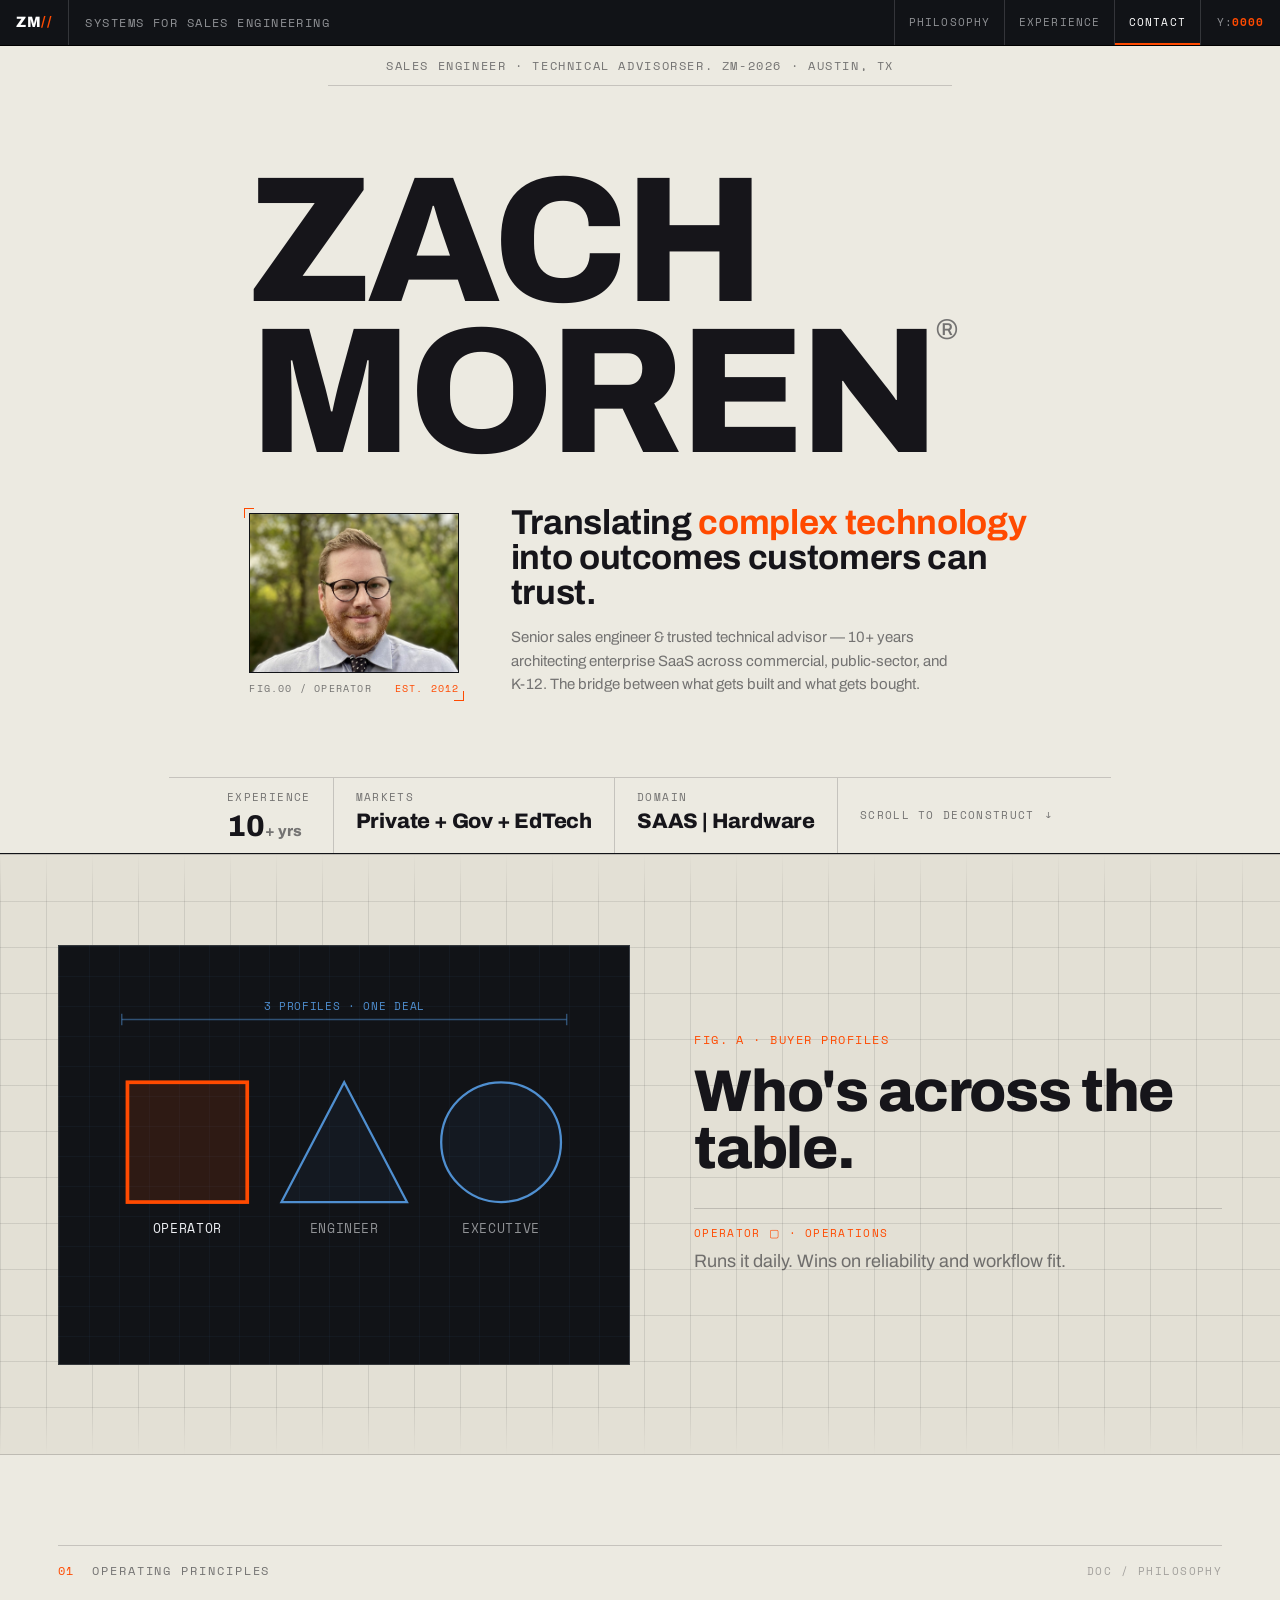
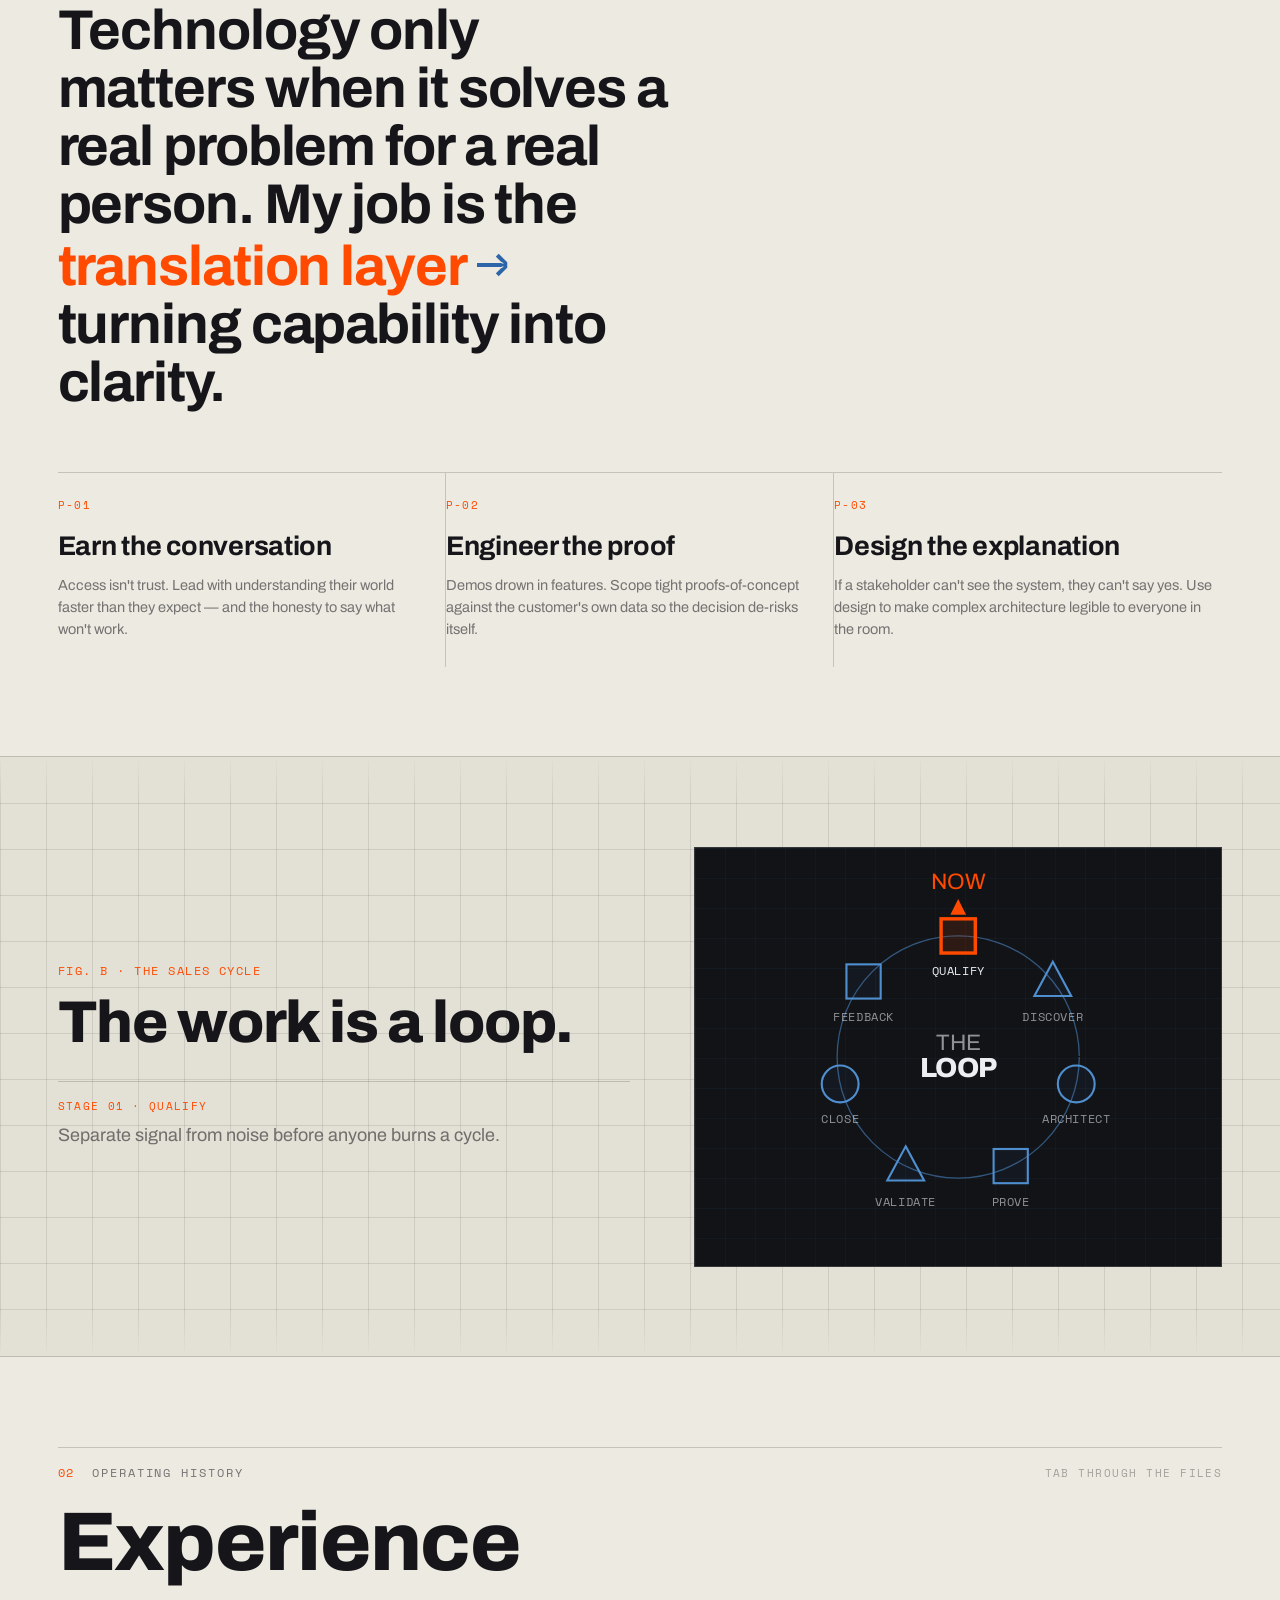
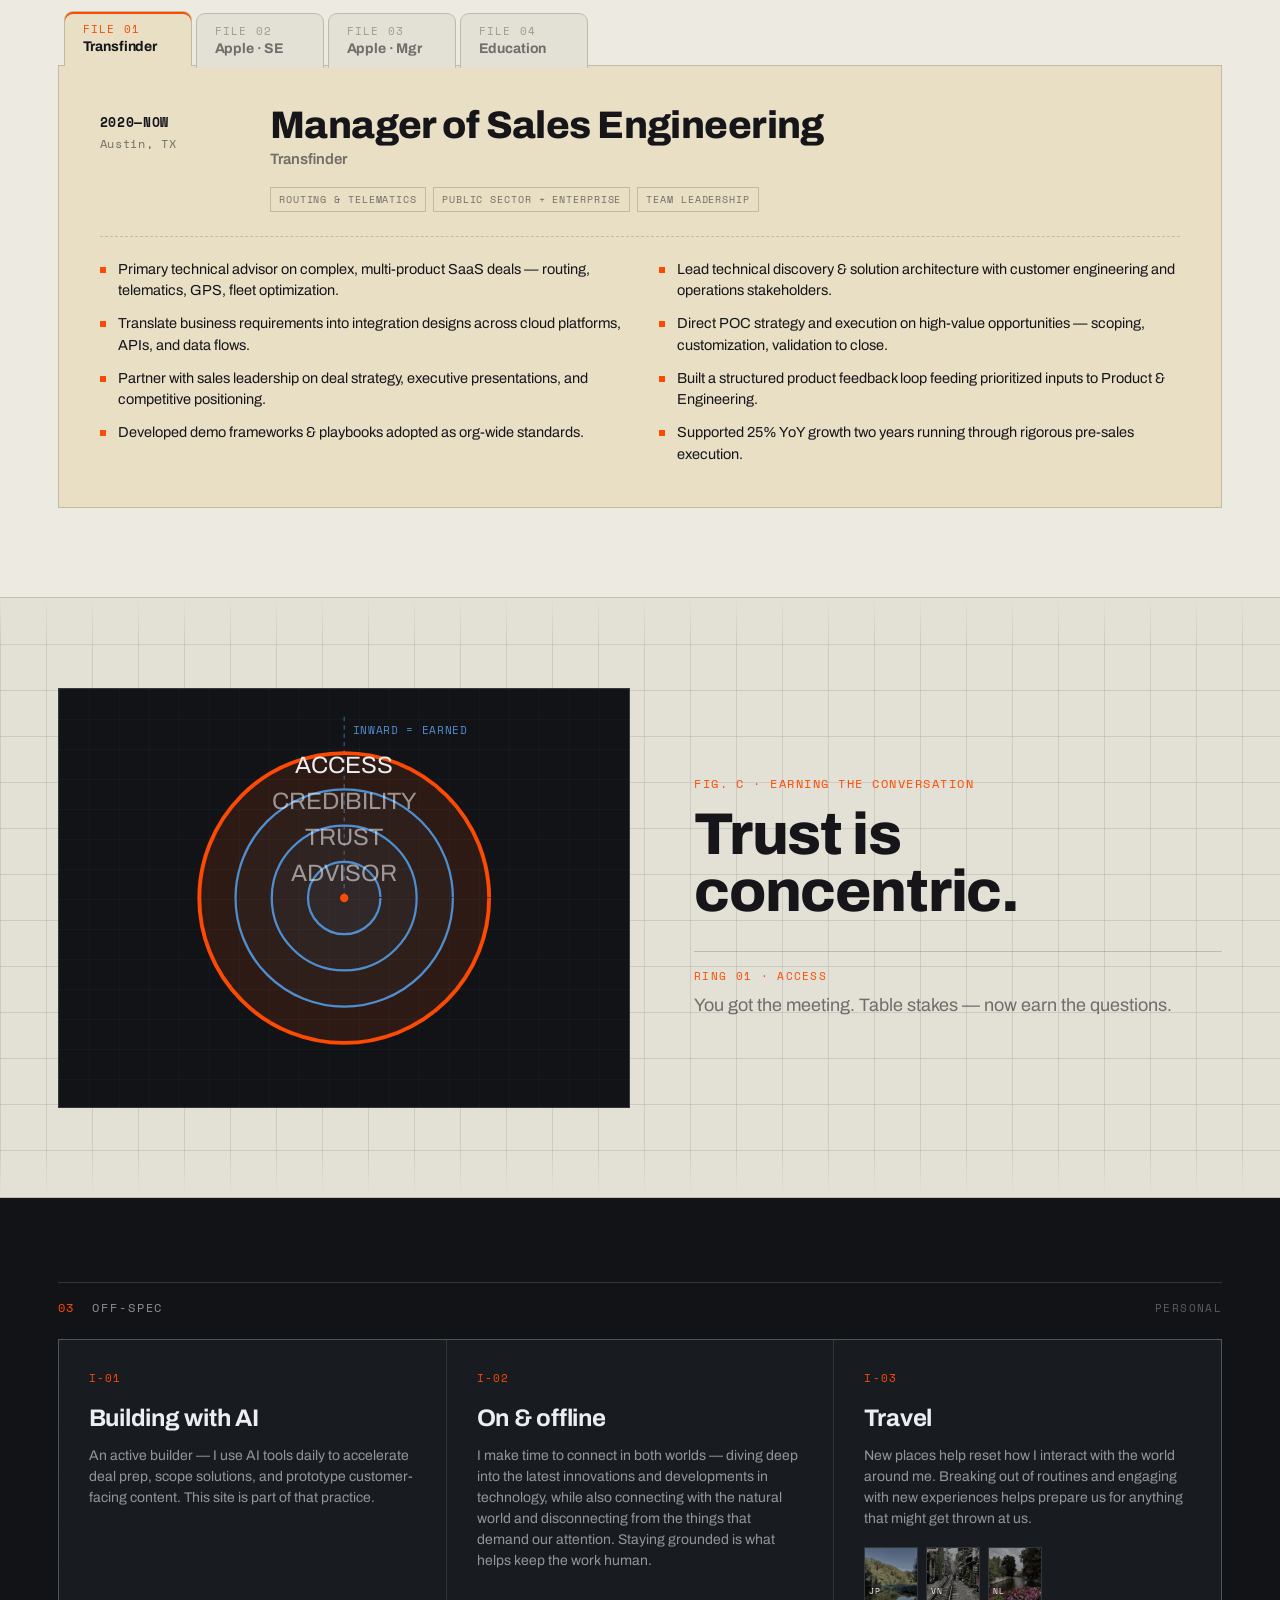
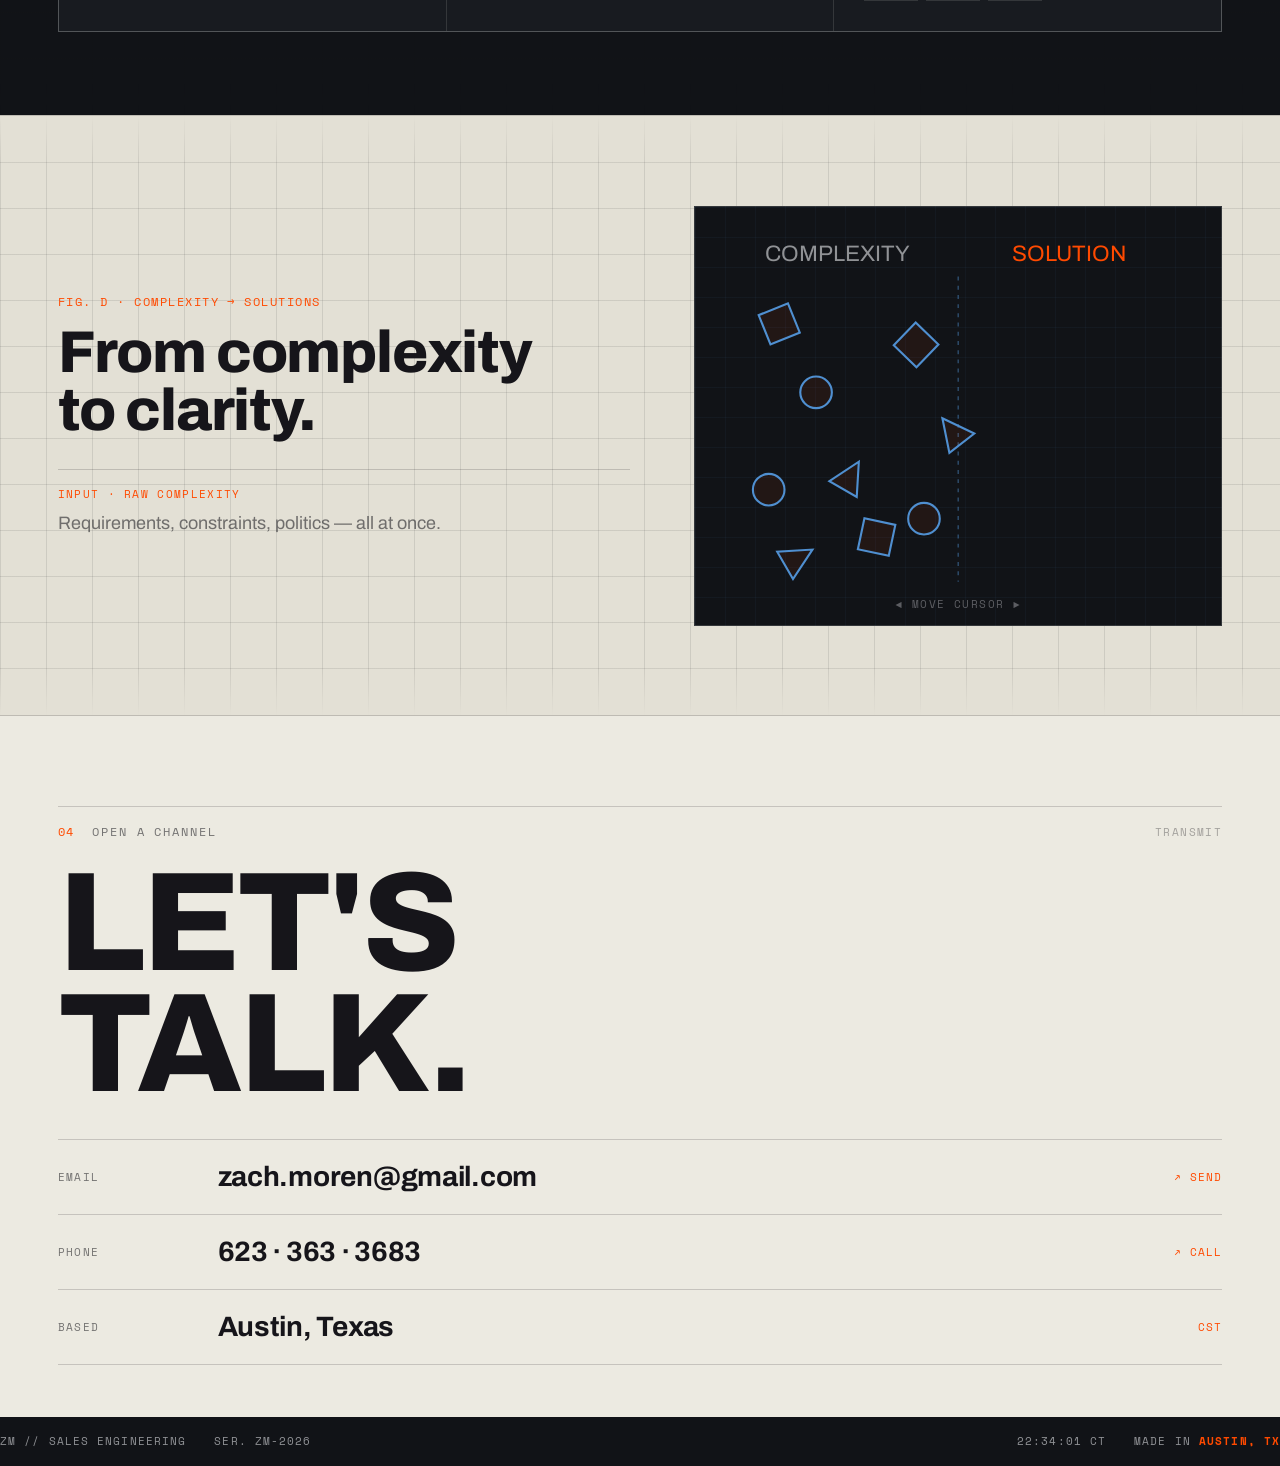
==== index.html @ 4b1fce10 "Add portfolio site" ====
<!DOCTYPE html>
<html lang="en">
<head>
<meta charset="UTF-8" />
<meta name="viewport" content="width=device-width, initial-scale=1.0" />
<title>Zach Moren — Sales Engineer</title>
<link rel="preconnect" href="https://fonts.googleapis.com" />
<link rel="preconnect" href="https://fonts.gstatic.com" crossorigin />
<link href="https://fonts.googleapis.com/css2?family=Archivo:wght@400;500;600;700;800;900&family=Archivo+Expanded:wght@600;700;800;900&family=Space+Mono:wght@400;700&display=swap" rel="stylesheet" />
<link rel="stylesheet" href="styles.css" />
</head>
<body>

<!-- ============ TOP STATUS BAR ============ -->
<header class="topbar">
  <div class="seg"><span class="brand">ZM<b>//</b></span></div>
  <div class="divider"></div>
  <div class="seg tagline mono" style="color:var(--on-ink-mut)">SYSTEMS FOR SALES ENGINEERING</div>
  <nav>
    <a href="#philosophy">Philosophy</a>
    <a href="#experience">Experience</a>
    <a href="#contact">Contact</a>
  </nav>
  <div class="divider"></div>
  <div class="seg readout"><span id="coord">Y:<b>0000</b></span></div>
</header>
<div class="scan"></div>

<!-- ============ HERO ============ -->
<section class="hero" id="top" data-screen-label="Hero">
  <div class="wrap hero-top">
    <div class="cell">SALES ENGINEER · TECHNICAL ADVISOR</div>
    <div class="cell">SER. ZM-2026 · AUSTIN, TX</div>
  </div>

  <div class="wrap hero-body">
    <h1 class="hero-name">ZACH<br />MOREN<span class="reg">®</span></h1>
    <div class="hero-sub">
      <div class="hero-portrait">
        <span class="pcorner tl"></span><span class="pcorner br"></span>
        <image-slot id="zm-portrait" shape="rect" src="images/zach.jpg" placeholder="Drop your photo"></image-slot>
        <div class="plabel"><span>FIG.00 / OPERATOR</span><b>EST. 2012</b></div>
      </div>
      <div class="hero-rolewrap">
        <div class="hero-role">Translating <span class="or">complex technology</span> into outcomes customers can trust.</div>
        <p class="hero-blurb">Senior sales engineer &amp; trusted technical advisor — 10+ years architecting enterprise SaaS across commercial, public-sector, and K-12. The bridge between what gets built and what gets bought.</p>
      </div>
    </div>
  </div>

  <div class="wrap hero-foot">
    <div class="stat"><div class="k">Experience</div><div class="v">10<small>+ yrs</small></div></div>
    <div class="stat"><div class="k">Markets</div><div class="v txt">Private + Gov + EdTech</div></div>
    <div class="stat"><div class="k">Domain</div><div class="v txt">SAAS | Hardware</div></div>
    <div class="scroll-cue"><span>SCROLL TO DECONSTRUCT</span><span class="arrow">↓</span></div>
  </div>
</section>

<!-- ============ DIAGRAM · BUYER PROFILES ============ -->
<section class="diaband" id="d-buyers" data-screen-label="Buyer Profiles">
  <div class="grid-bg"></div>
  <div class="wrap diaband-inner">
    <div class="diaband-stage">
      <div class="dia-stage" id="stage-buyers"><span class="corner tl"></span><span class="corner tr"></span><span class="corner bl"></span><span class="corner br"></span><span class="stamp">FIG. A</span></div>
    </div>
    <div class="diaband-text">
      <div class="fig">FIG. A · BUYER PROFILES</div>
      <h3>Who's across the table.</h3>
      <div class="dia-readout" id="ro-buyers"><div class="ro-k">—</div><div class="ro-d">—</div></div>
    </div>
  </div>
</section>

<!-- ============ PHILOSOPHY ============ -->
<section class="philo" id="philosophy" data-screen-label="Philosophy">
  <div class="wrap">
    <div class="sec-head"><span class="idx">01</span><span class="lbl">Operating Principles</span><span class="spacer"></span><span class="mono-sm" style="color:var(--on-paper-faint)">DOC / PHILOSOPHY</span></div>
    <p class="philo-lead rise">Technology only matters when it solves a real problem for a real person. My job is the <span class="or">translation layer</span> <span class="arr">→</span> turning capability into clarity.</p>
    <div class="philo-grid">
      <div class="philo-cell rise"><div class="n">P-01</div><h3>Earn the conversation</h3><p>Access isn't trust. Lead with understanding their world faster than they expect — and the honesty to say what won't work.</p></div>
      <div class="philo-cell rise d1"><div class="n">P-02</div><h3>Engineer the proof</h3><p>Demos drown in features. Scope tight proofs-of-concept against the customer's own data so the decision de-risks itself.</p></div>
      <div class="philo-cell rise d2"><div class="n">P-03</div><h3>Design the explanation</h3><p>If a stakeholder can't see the system, they can't say yes. Use design to make complex architecture legible to everyone in the room.</p></div>
    </div>
  </div>
</section>

<!-- ============ DIAGRAM · THE SALES CYCLE ============ -->
<section class="diaband flip" id="d-cycle" data-screen-label="Sales Cycle">
  <div class="grid-bg"></div>
  <div class="wrap diaband-inner">
    <div class="diaband-stage">
      <div class="dia-stage" id="stage-cycle"><span class="corner tl"></span><span class="corner tr"></span><span class="corner bl"></span><span class="corner br"></span><span class="stamp">FIG. B</span></div>
    </div>
    <div class="diaband-text">
      <div class="fig">FIG. B · THE SALES CYCLE</div>
      <h3>The work is a loop.</h3>
      <div class="dia-readout" id="ro-cycle"><div class="ro-k">—</div><div class="ro-d">—</div></div>
    </div>
  </div>
</section>

<!-- ============ EXPERIENCE — FILING CABINET (TABS) ============ -->
<section class="exp" id="experience" data-screen-label="Experience">
  <div class="wrap">
    <div class="sec-head"><span class="idx">02</span><span class="lbl">Operating History</span><span class="spacer"></span><span class="mono-sm" style="color:var(--on-paper-faint)">TAB THROUGH THE FILES</span></div>
    <h2 class="sec-title">Experience</h2>

    <div class="cabinet">
      <div class="tabrow" role="tablist">
        <button class="ftab active" type="button" role="tab" data-i="0"><span class="fnum">FILE 01</span><span class="fco">Transfinder</span></button>
        <button class="ftab" type="button" role="tab" data-i="1"><span class="fnum">FILE 02</span><span class="fco">Apple · SE</span></button>
        <button class="ftab" type="button" role="tab" data-i="2"><span class="fnum">FILE 03</span><span class="fco">Apple · Mgr</span></button>
        <button class="ftab" type="button" role="tab" data-i="3"><span class="fnum">FILE 04</span><span class="fco">Education</span></button>
      </div>

      <div class="filebody">
        <div class="filepanel active">
          <div class="fp-head">
            <div class="fp-yr"><b>2020—NOW</b>Austin, TX</div>
            <div class="fp-id">
              <h3>Manager of Sales Engineering</h3>
              <div class="co">Transfinder</div>
              <div class="fp-meta"><span class="pill">Routing &amp; Telematics</span><span class="pill">Public Sector + Enterprise</span><span class="pill">Team Leadership</span></div>
            </div>
          </div>
          <ul class="fp-list">
            <li>Primary technical advisor on complex, multi-product SaaS deals — routing, telematics, GPS, fleet optimization.</li>
            <li>Lead technical discovery &amp; solution architecture with customer engineering and operations stakeholders.</li>
            <li>Translate business requirements into integration designs across cloud platforms, APIs, and data flows.</li>
            <li>Direct POC strategy and execution on high-value opportunities — scoping, customization, validation to close.</li>
            <li>Partner with sales leadership on deal strategy, executive presentations, and competitive positioning.</li>
            <li>Built a structured product feedback loop feeding prioritized inputs to Product &amp; Engineering.</li>
            <li>Developed demo frameworks &amp; playbooks adopted as org-wide standards.</li>
            <li>Supported 25% YoY growth two years running through rigorous pre-sales execution.</li>
          </ul>
        </div>

        <div class="filepanel">
          <div class="fp-head">
            <div class="fp-yr"><b>2015—2020</b>Austin, TX</div>
            <div class="fp-id">
              <h3>Solutions Engineer</h3>
              <div class="co">Apple Inc.</div>
              <div class="fp-meta"><span class="pill">Enterprise &amp; Business</span><span class="pill">Hardware + Software</span><span class="pill">Technical Training</span></div>
            </div>
          </div>
          <ul class="fp-list">
            <li>Technical consultant and solutions engineer supporting enterprise and business customers.</li>
            <li>Translated complex hardware, software, and platform capabilities into clear business value.</li>
            <li>Designed and delivered technical training programs, self-guided content, and recorded video modules.</li>
            <li>Maintained HTML-based knowledge resources and design standards for scalable delivery.</li>
            <li>Collaborated cross-functionally with Engineering and Product to ensure accuracy and alignment.</li>
          </ul>
        </div>

        <div class="filepanel">
          <div class="fp-head">
            <div class="fp-yr"><b>2012—2015</b>Austin, TX</div>
            <div class="fp-id">
              <h3>Assistant Business Sales Manager</h3>
              <div class="co">Apple Inc.</div>
              <div class="fp-meta"><span class="pill">Sales Enablement</span><span class="pill">Coaching</span><span class="pill">Storytelling</span></div>
            </div>
          </div>
          <ul class="fp-list">
            <li>Coached on-site and remote sales teams on technical sales execution and discovery best practices.</li>
            <li>Delivered group training on solution selling, customer engagement, and storytelling.</li>
            <li>Implemented new sales techniques that increased engagement and improved satisfaction scores.</li>
          </ul>
        </div>

        <div class="filepanel">
          <div class="fp-head">
            <div class="fp-yr"><b>B.A.</b>Tempe, AZ</div>
            <div class="fp-id">
              <h3>Bachelor of Arts, English</h3>
              <div class="co">Arizona State University</div>
              <div class="fp-meta"><span class="pill">Narrative</span><span class="pill">The original translation layer</span></div>
            </div>
          </div>
          <ul class="fp-list">
            <li>A communications foundation underwriting a career spent making technical complexity legible to non-technical audiences.</li>
          </ul>
        </div>
      </div>
    </div>
  </div>
</section>

<!-- ============ DIAGRAM · EARNING THE CONVERSATION ============ -->
<section class="diaband" id="d-trust" data-screen-label="Earning the Conversation">
  <div class="grid-bg"></div>
  <div class="wrap diaband-inner">
    <div class="diaband-stage">
      <div class="dia-stage" id="stage-trust"><span class="corner tl"></span><span class="corner tr"></span><span class="corner bl"></span><span class="corner br"></span><span class="stamp">FIG. C</span></div>
    </div>
    <div class="diaband-text">
      <div class="fig">FIG. C · EARNING THE CONVERSATION</div>
      <h3>Trust is concentric.</h3>
      <div class="dia-readout" id="ro-trust"><div class="ro-k">—</div><div class="ro-d">—</div></div>
    </div>
  </div>
</section>

<!-- ============ INTERESTS ============ -->
<section class="off" id="interests" data-screen-label="Interests">
  <div class="grid-bg"></div>
  <div class="wrap" style="position:relative">
    <div class="sec-head"><span class="idx">03</span><span class="lbl">Off-Spec</span><span class="spacer"></span><span class="mono-sm" style="color:var(--on-ink-faint)">PERSONAL</span></div>
    <div class="off-grid">
      <div class="off-cell">
        <div class="oi">I-01</div><h3>Building with AI</h3>
        <p>An active builder — I use AI tools daily to accelerate deal prep, scope solutions, and prototype customer-facing content. This site is part of that practice.</p>
      </div>
      <div class="off-cell">
        <div class="oi">I-02</div><h3>On &amp; offline</h3>
        <p>I make time to connect in both worlds — diving deep into the latest innovations and developments in technology, while also connecting with the natural world and disconnecting from the things that demand our attention. Staying grounded is what helps keep the work human.</p>
      </div>
      <div class="off-cell">
        <div class="oi">I-03</div><h3>Travel</h3>
        <p>New places help reset how I interact with the world around me. Breaking out of routines and engaging with new experiences helps prepare us for anything that might get thrown at us.</p>
        <div class="travel-thumbs">
          <button class="tthumb" type="button" data-full="images/japan.jpg" data-cap="JP · Japan" aria-label="Expand Japan photo"><img src="images/japan.jpg" alt="Japan" loading="lazy" /><span class="tcode">JP</span></button>
          <button class="tthumb" type="button" data-full="images/vietnam.jpg" data-cap="VN · Vietnam" aria-label="Expand Vietnam photo"><img src="images/vietnam.jpg" alt="Vietnam" loading="lazy" /><span class="tcode">VN</span></button>
          <button class="tthumb" type="button" data-full="images/amsterdam.jpg" data-cap="NL · Amsterdam" aria-label="Expand Amsterdam photo"><img src="images/amsterdam.jpg" alt="Amsterdam" loading="lazy" /><span class="tcode">NL</span></button>
        </div>
      </div>
    </div>
  </div>
</section>

<!-- ============ DIAGRAM · COMPLEXITY → SOLUTIONS ============ -->
<section class="diaband flip" id="d-translate" data-screen-label="Complexity to Solutions">
  <div class="grid-bg"></div>
  <div class="wrap diaband-inner">
    <div class="diaband-stage">
      <div class="dia-stage" id="stage-translate"><span class="corner tl"></span><span class="corner tr"></span><span class="corner bl"></span><span class="corner br"></span><span class="stamp">FIG. D</span></div>
    </div>
    <div class="diaband-text">
      <div class="fig">FIG. D · COMPLEXITY → SOLUTIONS</div>
      <h3>From complexity to clarity.</h3>
      <div class="dia-readout" id="ro-translate"><div class="ro-k">—</div><div class="ro-d">—</div></div>
    </div>
  </div>
</section>

<!-- ============ CONTACT ============ -->
<section class="contact" id="contact" data-screen-label="Contact">
  <div class="wrap">
    <div class="sec-head"><span class="idx">04</span><span class="lbl">Open a Channel</span><span class="spacer"></span><span class="mono-sm" style="color:var(--on-paper-faint)">TRANSMIT</span></div>
    <h2 class="contact-title">LET'S<br />TALK.</h2>
    <div class="contact-lines">
      <a class="cline" href="mailto:zach.moren@gmail.com"><span class="ck">Email</span><span class="cv">zach.moren@gmail.com</span><span class="cx">↗ SEND</span></a>
      <a class="cline" href="tel:+16233633683"><span class="ck">Phone</span><span class="cv">623 · 363 · 3683</span><span class="cx">↗ CALL</span></a>
      <div class="cline"><span class="ck">Based</span><span class="cv">Austin, Texas</span><span class="cx">CST</span></div>
    </div>
  </div>
  <div class="footer-bar">
    <div class="wrap fb">
      <span>ZM // SALES ENGINEERING</span>
      <span>SER. ZM-2026</span>
      <span class="sp" id="clock">00:00:00 CT</span>
      <span>MADE IN <b>AUSTIN, TX</b></span>
    </div>
  </div>
</section>

<div class="lightbox" id="lightbox" aria-hidden="true">
  <span class="lb-close">CLOSE ✕</span>
  <img alt="" />
  <div class="lb-cap"></div>
</div>

<script src="image-slot.js"></script>
<script src="diagrams.js"></script>
<script src="app.js"></script>
</body>
</html>
---- styles.css ----
/* ============================================================
   ZM // SYSTEMS FOR SALES ENGINEERING
   Blueprint / Industrial spec-sheet design system (condensed)
   ============================================================ */

:root {
  --paper: #ECEAE1;
  --paper-2: #E3E0D5;
  --manila: #E8DFC4;
  --ink: #111317;
  --ink-2: #181B20;

  --on-paper: #16151A;
  --on-paper-mut: rgba(22, 21, 26, 0.56);
  --on-paper-faint: rgba(22, 21, 26, 0.34);
  --on-ink: #ECEEF2;
  --on-ink-mut: rgba(236, 238, 242, 0.58);
  --on-ink-faint: rgba(236, 238, 242, 0.34);

  --orange: #FF4A00;
  --blue: #4F8FD0;
  --blue-deep: #2C66A8;

  --rule-paper: rgba(22, 21, 26, 0.18);
  --rule-paper-soft: rgba(22, 21, 26, 0.1);
  --rule-ink: rgba(236, 238, 242, 0.16);

  --display: 'Archivo Expanded', 'Archivo', 'Helvetica Neue', Arial, sans-serif;
  --grotesk: 'Archivo', 'Helvetica Neue', Arial, sans-serif;
  --mono: 'Space Mono', ui-monospace, 'Courier New', monospace;

  --bar-h: 46px;
  --gut: clamp(20px, 4.5vw, 64px);
  --maxw: 1340px;
}

* { box-sizing: border-box; }
html { scroll-behavior: smooth; }
body {
  margin: 0; background: var(--paper); color: var(--on-paper);
  font-family: var(--grotesk); font-size: 17px; line-height: 1.5;
  -webkit-font-smoothing: antialiased; text-rendering: optimizeLegibility;
  overflow-x: hidden;
}
::selection { background: var(--orange); color: #fff; }
a { color: inherit; text-decoration: none; }

.mono { font-family: var(--mono); font-size: 12px; letter-spacing: 0.12em; text-transform: uppercase; }
.mono-sm { font-family: var(--mono); font-size: 10.5px; letter-spacing: 0.14em; text-transform: uppercase; }

.wrap { max-width: var(--maxw); margin: 0 auto; padding-inline: var(--gut); }
section { position: relative; }

/* ============ TOP STATUS BAR ============ */
.topbar {
  position: fixed; top: 0; left: 0; right: 0; height: var(--bar-h); z-index: 100;
  background: var(--ink); color: var(--on-ink);
  display: flex; align-items: stretch; border-bottom: 1px solid #000;
}
.topbar .seg { display: flex; align-items: center; gap: 10px; padding: 0 16px; white-space: nowrap; }
.topbar .brand { font-family: var(--display); font-weight: 800; letter-spacing: 0.04em; font-size: 15px; color: #fff; }
.topbar .brand b { color: var(--orange); }
.topbar .divider { width: 1px; background: var(--rule-ink); }
.topbar nav { display: flex; align-items: stretch; margin-left: auto; }
.topbar nav a {
  position: relative; display: flex; align-items: center; padding: 0 14px;
  font-family: var(--mono); font-size: 11px; letter-spacing: 0.1em; text-transform: uppercase;
  color: var(--on-ink-mut); border-left: 1px solid var(--rule-ink); transition: color .18s;
}
.topbar nav a:hover, .topbar nav a.active { color: #fff; }
.topbar nav a.active::before { content: ""; position: absolute; bottom: 0; left: 0; right: 0; height: 2px; background: var(--orange); }
.topbar .readout { font-family: var(--mono); font-size: 11px; letter-spacing: 0.08em; color: var(--on-ink-mut); }
.topbar .readout b { color: var(--orange); }
.scan { position: fixed; top: var(--bar-h); left: 0; height: 2px; background: var(--orange); z-index: 101; width: 0; }
@media (max-width: 900px) { .topbar nav { display: none; } .topbar .seg.tagline { display: none; } }

/* ============ SECTION CHROME ============ */
.sec-head {
  display: flex; align-items: baseline; gap: 18px; padding-top: 16px; margin-bottom: 22px;
  border-top: 1px solid var(--rule-paper);
}
.sec-head .idx { font-family: var(--mono); font-size: 12px; letter-spacing: 0.1em; color: var(--orange); }
.sec-head .lbl { font-family: var(--mono); font-size: 12px; letter-spacing: 0.16em; text-transform: uppercase; color: var(--on-paper-mut); }
.sec-head .spacer { flex: 1; }
.sec-title { font-family: var(--display); font-weight: 800; letter-spacing: -0.02em; line-height: 0.92; font-size: clamp(36px, 6.5vw, 84px); margin: 0; }

.grid-bg {
  position: absolute; inset: 0; pointer-events: none;
  background-image: linear-gradient(var(--rule-paper-soft) 1px, transparent 1px), linear-gradient(90deg, var(--rule-paper-soft) 1px, transparent 1px);
  background-size: 46px 46px;
  mask-image: linear-gradient(180deg, transparent, #000 8%, #000 92%, transparent);
}

/* ============ HERO ============ */
.hero {
  min-height: calc(100vh - var(--bar-h)); padding-top: var(--bar-h);
  display: flex; flex-direction: column; background: var(--paper);
  border-bottom: 1px solid var(--ink); overflow: hidden;
}
.hero-top { display: flex; align-items: stretch; border-bottom: 1px solid var(--rule-paper); font-family: var(--mono); position: relative; z-index: 2; }
.hero-top .cell { padding: 11px 0; font-size: 11.5px; letter-spacing: 0.14em; text-transform: uppercase; color: var(--on-paper-mut); }
.hero-top .cell + .cell { margin-left: auto; }

.hero-body { flex: 1; display: flex; flex-direction: column; justify-content: center; position: relative; z-index: 2; padding-block: clamp(24px, 5vh, 60px); }
.hero-name { font-family: var(--display); font-weight: 800; letter-spacing: -0.025em; line-height: 0.84; font-size: clamp(54px, 14vw, 220px); margin: 0; }
.hero-name .reg { font-size: 0.16em; vertical-align: top; font-family: var(--grotesk); font-weight: 600; color: var(--on-paper-mut); }

.hero-sub { display: grid; grid-template-columns: auto 1fr; gap: clamp(22px, 4vw, 56px); align-items: end; margin-top: clamp(22px, 4vh, 46px); }
.hero-portrait { position: relative; width: clamp(140px, 17vw, 210px); }
.hero-portrait image-slot { display: block; width: 100%; aspect-ratio: 4 / 5; border: 1px solid var(--ink); background: var(--paper-2); }
.hero-portrait .pcorner { position: absolute; width: 10px; height: 10px; border: 1.5px solid var(--orange); }
.hero-portrait .pcorner.tl { top: -5px; left: -5px; border-right: 0; border-bottom: 0; }
.hero-portrait .pcorner.br { bottom: -5px; right: -5px; border-left: 0; border-top: 0; }
.hero-portrait .plabel { font-family: var(--mono); font-size: 10px; letter-spacing: 0.12em; text-transform: uppercase; color: var(--on-paper-mut); margin-top: 8px; display: flex; justify-content: space-between; }
.hero-portrait .plabel b { color: var(--orange); font-weight: 400; }

.hero-rolewrap { max-width: 52ch; }
.hero-role { font-family: var(--display); font-weight: 700; font-size: clamp(19px, 2.7vw, 36px); letter-spacing: -0.01em; line-height: 1.02; }
.hero-role .or { color: var(--orange); }
.hero-blurb { max-width: 50ch; color: var(--on-paper-mut); font-size: 15px; line-height: 1.55; margin: 16px 0 0; }

.hero-foot { display: flex; align-items: stretch; flex-wrap: wrap; border-top: 1px solid var(--rule-paper); position: relative; z-index: 2; }
.hero-foot .stat { padding: 12px 22px 12px 0; border-right: 1px solid var(--rule-paper); margin-right: 22px; }
.hero-foot .stat:last-of-type { border-right: 0; }
.hero-foot .stat .k { font-family: var(--mono); font-size: 10.5px; letter-spacing: 0.13em; text-transform: uppercase; color: var(--on-paper-mut); }
.hero-foot .stat .v { font-family: var(--display); font-weight: 800; font-size: clamp(20px, 2.6vw, 30px); line-height: 1; margin-top: 5px; }
.hero-foot .stat .v small { font-size: 0.5em; font-family: var(--grotesk); color: var(--on-paper-mut); }
.hero-foot .stat .v.txt { font-family: var(--display); font-weight: 800; font-size: clamp(15px, 1.7vw, 21px); letter-spacing: -0.01em; }
.scroll-cue { margin-left: auto; align-self: center; display: flex; align-items: center; gap: 10px; font-family: var(--mono); font-size: 11px; letter-spacing: 0.12em; text-transform: uppercase; color: var(--on-paper-mut); }
.scroll-cue .arrow { animation: bob 1.6s ease-in-out infinite; }
@keyframes bob { 0%,100%{ transform: translateY(0);} 50%{ transform: translateY(4px);} }
@media (max-width: 640px) {
  .hero-sub { grid-template-columns: 1fr; }
  .hero-portrait { width: clamp(130px, 40vw, 180px); }
}

/* ============ PHILOSOPHY ============ */
.philo { padding: clamp(48px, 7vw, 92px) 0; background: var(--paper); }
.philo-lead { font-family: var(--display); font-weight: 700; letter-spacing: -0.02em; line-height: 1.04; font-size: clamp(26px, 4.4vw, 56px); max-width: 19ch; margin: 6px 0 0; }
.philo-lead .or { color: var(--orange); }
.philo-lead .arr { color: var(--blue-deep); font-family: var(--mono); font-weight: 400; }
.philo-grid { margin-top: clamp(32px, 5vw, 60px); display: grid; grid-template-columns: repeat(3, 1fr); border-top: 1px solid var(--rule-paper); }
.philo-cell { padding: 24px 24px 26px 0; border-right: 1px solid var(--rule-paper); }
.philo-cell:last-child { border-right: 0; padding-right: 0; }
.philo-cell .n { font-family: var(--mono); font-size: 11px; letter-spacing: 0.12em; color: var(--orange); }
.philo-cell h3 { font-family: var(--display); font-weight: 700; font-size: clamp(19px, 2.2vw, 27px); margin: 12px 0 9px; letter-spacing: -0.01em; }
.philo-cell p { margin: 0; color: var(--on-paper-mut); font-size: 14.5px; line-height: 1.5; }
@media (max-width: 760px) { .philo-grid { grid-template-columns: 1fr; } .philo-cell { border-right: 0; border-bottom: 1px solid var(--rule-paper); padding-right: 0; } }

/* ============ DIAGRAM BANDS (interspersed) ============ */
.diaband { padding: clamp(46px, 7vw, 92px) 0; background: var(--paper-2); position: relative; overflow: hidden; border-block: 1px solid var(--rule-paper); }
.diaband-inner { display: grid; grid-template-columns: 1.04fr 0.96fr; gap: clamp(24px, 5vw, 72px); align-items: center; position: relative; }
.diaband.flip .diaband-stage { order: 2; }
.diaband-text .fig { font-family: var(--mono); font-size: 11.5px; letter-spacing: 0.13em; text-transform: uppercase; color: var(--orange); }
.diaband-text h3 { font-family: var(--display); font-weight: 800; letter-spacing: -0.02em; line-height: 0.98; font-size: clamp(30px, 4.6vw, 60px); margin: 14px 0 0; max-width: 14ch; }
.diaband .dia-readout { margin-top: clamp(20px, 3vw, 30px); }
@media (max-width: 820px) {
  .diaband-inner { grid-template-columns: 1fr; }
  .diaband.flip .diaband-stage { order: 0; }
}

.dia-stage {
  position: relative; width: 100%; height: clamp(300px, 34vw, 420px);
  border: 1px solid var(--rule-ink);
  background: linear-gradient(rgba(79,143,208,.05) 1px, transparent 1px), linear-gradient(90deg, rgba(79,143,208,.05) 1px, transparent 1px), var(--ink);
  background-size: 30px 30px, 30px 30px, auto;
}
.dia-stage svg { width: 100%; height: 100%; display: block; }
.dia-stage .corner { position: absolute; width: 9px; height: 9px; border: 1px solid var(--blue); opacity: .6; }
.dia-stage .corner.tl { top: 6px; left: 6px; border-right: 0; border-bottom: 0; }
.dia-stage .corner.tr { top: 6px; right: 6px; border-left: 0; border-bottom: 0; }
.dia-stage .corner.bl { bottom: 6px; left: 6px; border-right: 0; border-top: 0; }
.dia-stage .corner.br { bottom: 6px; right: 6px; border-left: 0; border-top: 0; }
.dia-stage .stamp { position: absolute; bottom: 8px; right: 10px; font-family: var(--mono); font-size: 9px; letter-spacing: 0.12em; color: var(--on-ink-faint); pointer-events: none; }

.dia-readout { min-height: 70px; padding-top: 16px; border-top: 1px solid var(--rule-paper); display: flex; flex-direction: column; gap: 7px; }
.dia-readout .ro-k { font-family: var(--mono); font-size: 11px; letter-spacing: 0.12em; color: var(--orange); text-transform: uppercase; }
.dia-readout .ro-d { color: var(--on-paper-mut); font-size: clamp(15px, 1.7vw, 18px); line-height: 1.5; }

/* SVG primitives */
.prim { cursor: pointer; }
.prim .fill { fill: rgba(79,143,208,.05); transition: fill .25s; }
.prim .stroke { fill: none; stroke: var(--blue); stroke-width: 1.6; transition: stroke .25s, stroke-width .25s; }
.prim .lab { font-family: var(--mono); font-size: 9px; letter-spacing: 0.05em; fill: var(--on-ink-mut); text-transform: uppercase; transition: fill .25s; }
.prim:hover .stroke, .prim.sel .stroke { stroke: var(--orange); stroke-width: 2.6; }
.prim:hover .fill, .prim.sel .fill { fill: rgba(255,74,0,.12); }
.prim:hover .lab, .prim.sel .lab { fill: var(--on-ink); }
.dim { stroke: var(--blue); stroke-width: 1; opacity: .5; }
.dim-txt { font-family: var(--mono); font-size: 8px; letter-spacing: 0.06em; fill: var(--blue); }
.draw { stroke-dasharray: var(--len); stroke-dashoffset: var(--len); }
.diaband.in .draw { transition: stroke-dashoffset 1.1s ease; stroke-dashoffset: 0; }

#stage-translate { cursor: ew-resize; }
.t-hint {
  position: absolute; left: 50%; bottom: 12px; transform: translateX(-50%);
  color: var(--on-ink-faint); pointer-events: none; transition: opacity .4s;
  animation: hintpulse 2s ease-in-out infinite;
}
@keyframes hintpulse { 0%,100%{ opacity: .35; } 50%{ opacity: .7; } }

/* ============ EXPERIENCE — FILING CABINET (TABS) ============ */
.exp { padding: clamp(48px, 7vw, 92px) 0; background: var(--paper); }
.cabinet { margin-top: 30px; }
.tabrow { display: flex; gap: 4px; align-items: flex-end; flex-wrap: wrap; padding-left: 6px; position: relative; z-index: 2; }
.ftab {
  display: flex; flex-direction: column; gap: 2px; align-items: flex-start; text-align: left;
  padding: 9px 18px 12px; min-width: 128px;
  background: var(--paper-2); color: var(--on-paper-mut);
  border: 1px solid var(--rule-paper); border-bottom: none; border-radius: 9px 9px 0 0;
  cursor: pointer; transform: translateY(2px); transition: background .2s, color .2s, transform .2s;
}
.ftab .fnum { font-family: var(--mono); font-size: 10.5px; letter-spacing: 0.12em; text-transform: uppercase; color: var(--on-paper-faint); transition: color .2s; white-space: nowrap; }
.ftab .fco { font-family: var(--display); font-weight: 700; font-size: 14px; letter-spacing: -0.01em; white-space: nowrap; }
.ftab:hover { background: var(--manila); color: var(--on-paper); }
.ftab.active { background: var(--manila); color: var(--on-paper); transform: translateY(0); box-shadow: inset 0 2px 0 var(--orange); }
.ftab.active .fnum { color: var(--orange); }

.filebody {
  position: relative; z-index: 1; background: var(--manila);
  border: 1px solid var(--rule-paper); margin-top: -1px;
  padding: clamp(24px, 3.2vw, 44px); min-height: 300px;
}
.filepanel { display: none; }
.filepanel.active { display: block; animation: fpfade .4s ease; }
@keyframes fpfade { from { opacity: 0; transform: translateY(8px); } to { opacity: 1; transform: none; } }
.fp-head { display: grid; grid-template-columns: 132px 1fr; gap: clamp(16px, 3vw, 40px); align-items: start; margin-bottom: 24px; }
.fp-yr { font-family: var(--mono); font-size: 11.5px; letter-spacing: 0.06em; color: var(--on-paper-mut); padding-top: 6px; }
.fp-yr b { display: block; color: var(--on-paper); font-size: 13px; margin-bottom: 3px; }
.fp-id h3 { font-family: var(--display); font-weight: 800; letter-spacing: -0.015em; font-size: clamp(22px, 3vw, 40px); margin: 0; line-height: 0.98; }
.fp-id .co { font-family: var(--grotesk); font-weight: 600; color: var(--on-paper-mut); font-size: 15px; margin-top: 4px; }
.fp-meta { display: flex; flex-wrap: wrap; gap: 7px; margin-top: 16px; }
.fp-meta .pill { font-family: var(--mono); font-size: 10px; letter-spacing: 0.09em; text-transform: uppercase; border: 1px solid var(--rule-paper); padding: 4px 8px; color: var(--on-paper-mut); }
.fp-list { margin: 0; padding: 22px 0 0; border-top: 1px dashed var(--rule-paper); list-style: none; display: grid; grid-template-columns: 1fr 1fr; gap: 11px 38px; align-content: start; }
.fp-list li { margin: 0; padding-left: 18px; position: relative; font-size: 14.5px; line-height: 1.5; }
.fp-list li::before { content: ""; position: absolute; left: 0; top: 8px; width: 6px; height: 6px; background: var(--orange); }
@media (max-width: 720px) {
  .ftab { min-width: 0; flex: 1 1 auto; }
  .fp-head { grid-template-columns: 1fr; }
  .fp-list { grid-template-columns: 1fr; }
}

/* ============ INTERESTS ============ */
.off { padding: clamp(46px, 6.5vw, 84px) 0; background: var(--ink); color: var(--on-ink); }
.off .sec-head { border-top-color: var(--rule-ink); }
.off .sec-head .lbl { color: var(--on-ink-mut); }
.off-grid { display: grid; grid-template-columns: repeat(3, 1fr); gap: 1px; background: var(--rule-ink); border: 1px solid var(--rule-ink); margin-top: 6px; }
.off-cell { background: var(--ink-2); padding: clamp(20px, 2.6vw, 30px); min-height: 168px; display: flex; flex-direction: column; }
.off-cell .oi { font-family: var(--mono); font-size: 11px; letter-spacing: 0.1em; color: var(--orange); }
.off-cell h3 { font-family: var(--display); font-weight: 700; font-size: clamp(18px, 2vw, 24px); margin: 14px 0 9px; letter-spacing: -0.01em; }
.off-cell p { margin: 0; color: var(--on-ink-mut); font-size: 14px; line-height: 1.5; }
.off-cell.dashed { background: var(--ink); border: 1px dashed var(--rule-ink); }
.off-cell .ph-note { margin-top: auto; font-family: var(--mono); font-size: 10px; letter-spacing: 0.08em; color: var(--on-ink-faint); }
@media (max-width: 760px) { .off-grid { grid-template-columns: 1fr; } }

/* travel thumbnails + lightbox */
.travel-thumbs { display: flex; gap: 8px; margin-top: auto; padding-top: 18px; }
.tthumb { position: relative; width: 54px; height: 54px; padding: 0; flex: 0 0 auto; overflow: hidden; border: 1px solid var(--rule-ink); background: var(--ink); cursor: zoom-in; transition: border-color .2s, transform .2s; }
.tthumb img { width: 100%; height: 100%; object-fit: cover; display: block; filter: grayscale(.25) saturate(.7) brightness(.66); transition: filter .3s; }
.tthumb .tcode { position: absolute; left: 4px; bottom: 3px; font-family: var(--mono); font-size: 8px; letter-spacing: 0.06em; color: #fff; text-shadow: 0 1px 2px rgba(0,0,0,.8); }
.tthumb::after { content: "\2922"; position: absolute; top: 1px; right: 4px; font-size: 9px; color: var(--on-ink); opacity: 0; transition: opacity .2s; }
.tthumb:hover { border-color: var(--orange); transform: translateY(-2px); }
.tthumb:hover img { filter: none; }
.tthumb:hover::after { opacity: .85; }

.lightbox { position: fixed; inset: 0; z-index: 300; background: rgba(9,10,12,.93); display: none; align-items: center; justify-content: center; padding: 5vw; cursor: zoom-out; }
.lightbox.open { display: flex; }
.lightbox img { max-width: 90vw; max-height: 80vh; border: 1px solid var(--rule-ink); box-shadow: 0 24px 70px rgba(0,0,0,.6); animation: lbpop .3s ease; }
@keyframes lbpop { from { opacity: 0; transform: scale(.96); } to { opacity: 1; transform: none; } }
.lightbox .lb-cap { position: absolute; bottom: 26px; left: 0; right: 0; text-align: center; font-family: var(--mono); font-size: 12px; letter-spacing: 0.14em; text-transform: uppercase; color: var(--on-ink-mut); }
.lightbox .lb-close { position: absolute; top: 20px; right: 26px; font-family: var(--mono); font-size: 12px; letter-spacing: 0.1em; color: var(--on-ink-mut); }

/* ============ CONTACT ============ */
.contact { padding: clamp(52px, 7vw, 100px) 0 0; background: var(--paper); }
.contact-title { font-family: var(--display); font-weight: 800; letter-spacing: -0.025em; line-height: 0.86; font-size: clamp(44px, 11vw, 150px); margin: 0; }
.contact-lines { display: flex; flex-wrap: wrap; margin-top: 34px; border-top: 1px solid var(--rule-paper); }
.cline { display: grid; grid-template-columns: 140px 1fr auto; gap: 20px; width: 100%; padding: 16px 0; border-bottom: 1px solid var(--rule-paper); align-items: center; transition: padding-left .2s; }
.cline:hover { padding-left: 12px; }
.cline .ck { font-family: var(--mono); font-size: 11px; letter-spacing: 0.12em; text-transform: uppercase; color: var(--on-paper-mut); }
.cline .cv { font-family: var(--display); font-weight: 700; font-size: clamp(17px, 2.2vw, 28px); letter-spacing: -0.01em; }
.cline .cx { font-family: var(--mono); font-size: 11px; color: var(--orange); letter-spacing: 0.1em; }
.footer-bar { margin-top: 52px; background: var(--ink); color: var(--on-ink-mut); }
.footer-bar .fb { display: flex; flex-wrap: wrap; gap: 12px 28px; padding: 16px 0; font-family: var(--mono); font-size: 11px; letter-spacing: 0.1em; text-transform: uppercase; }
.footer-bar .fb .sp { margin-left: auto; }
.footer-bar .fb b { color: var(--orange); }

/* reveal */
.rise { opacity: 0; transform: translateY(20px); transition: opacity .7s ease, transform .7s ease; }
.in .rise, .rise.in { opacity: 1; transform: none; }
.rise.d1 { transition-delay: .08s; }
.rise.d2 { transition-delay: .16s; }

@media (prefers-reduced-motion: reduce) {
  * { scroll-behavior: auto !important; }
  .rise { opacity: 1 !important; transform: none !important; }
  .draw { stroke-dashoffset: 0 !important; }
}
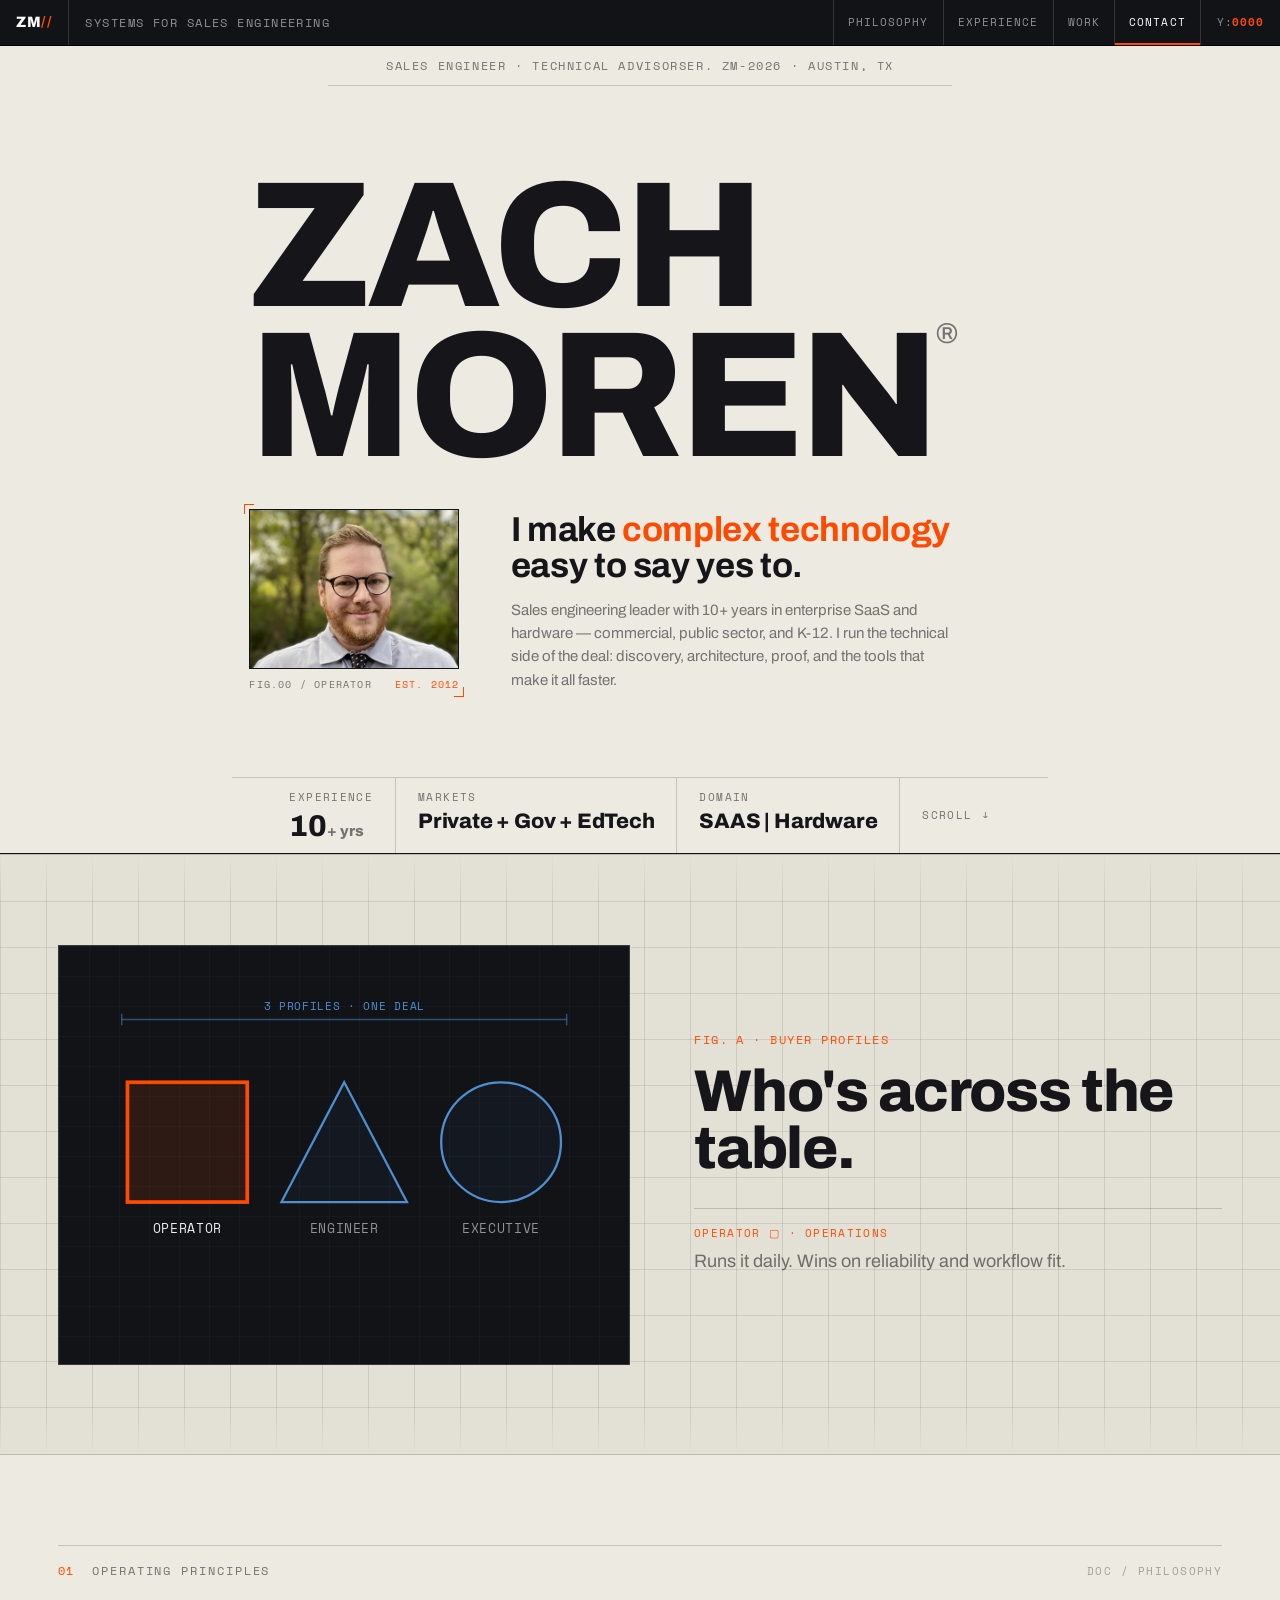
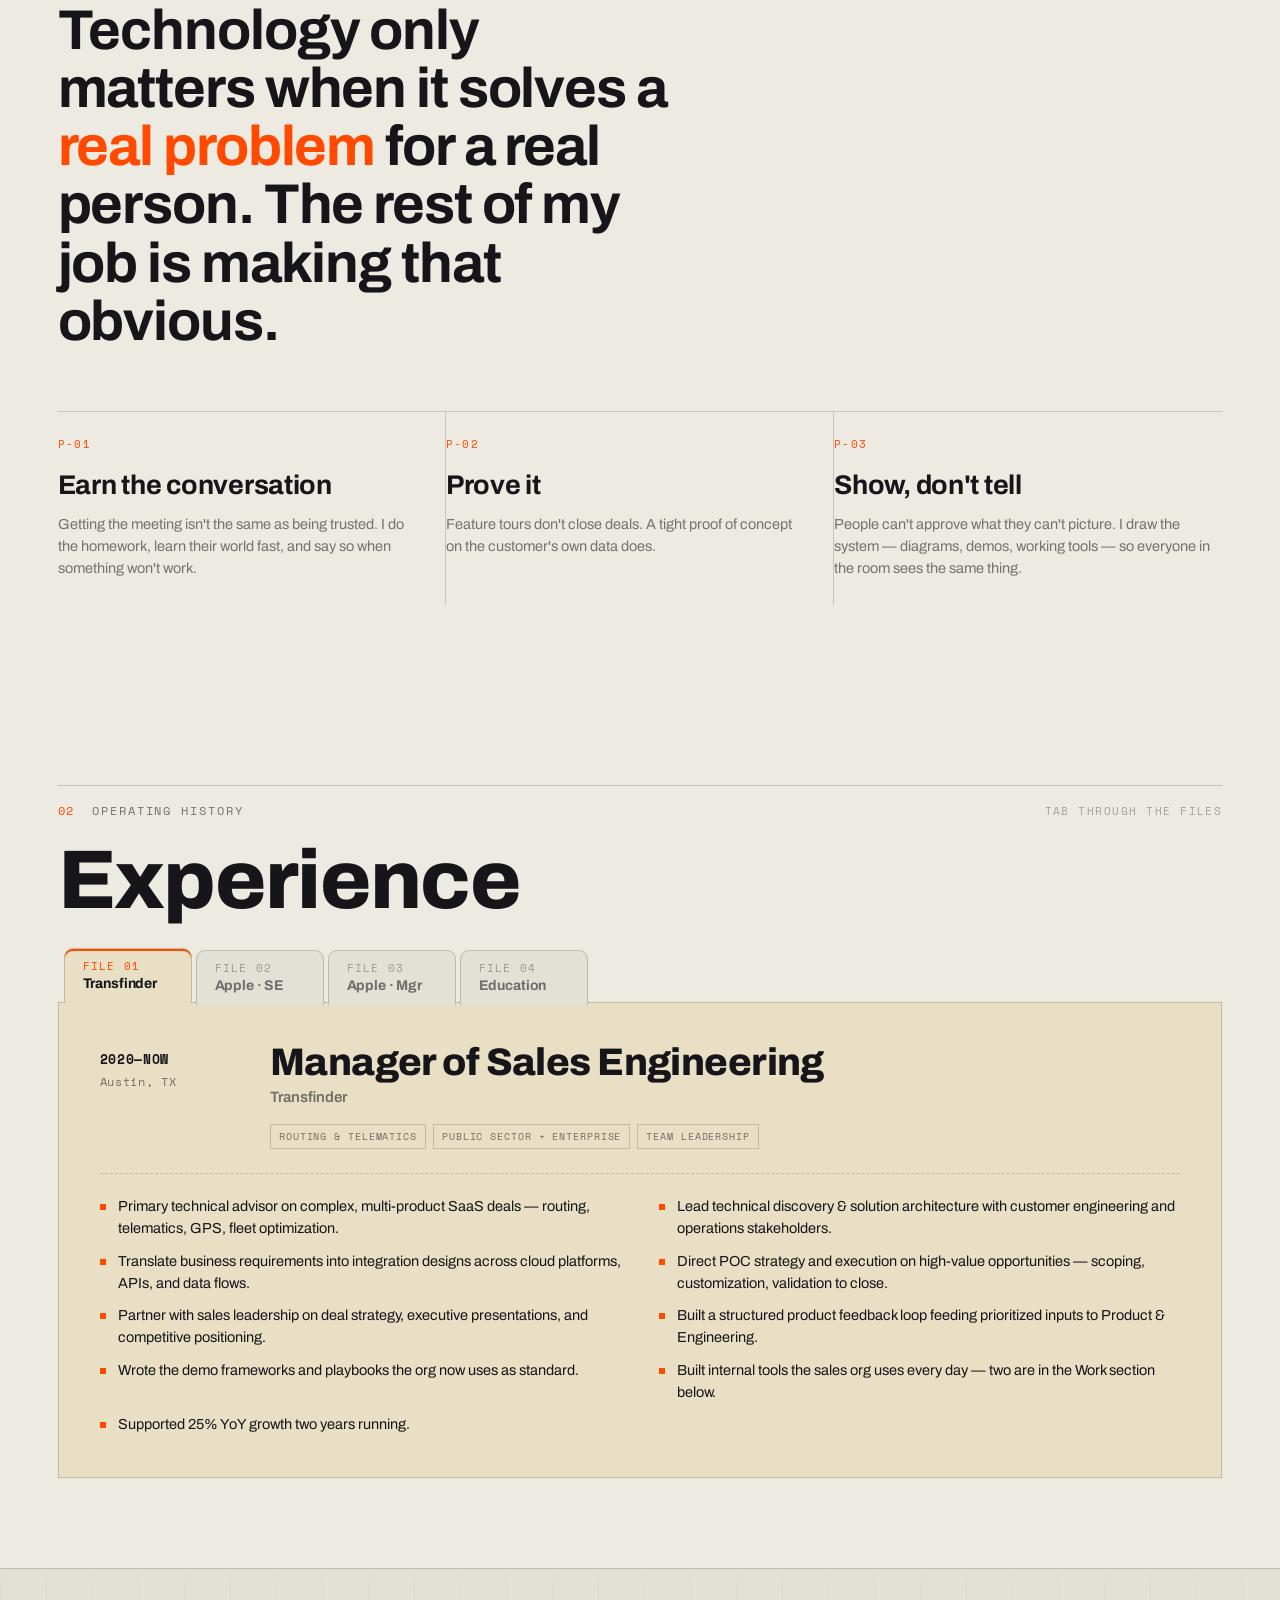
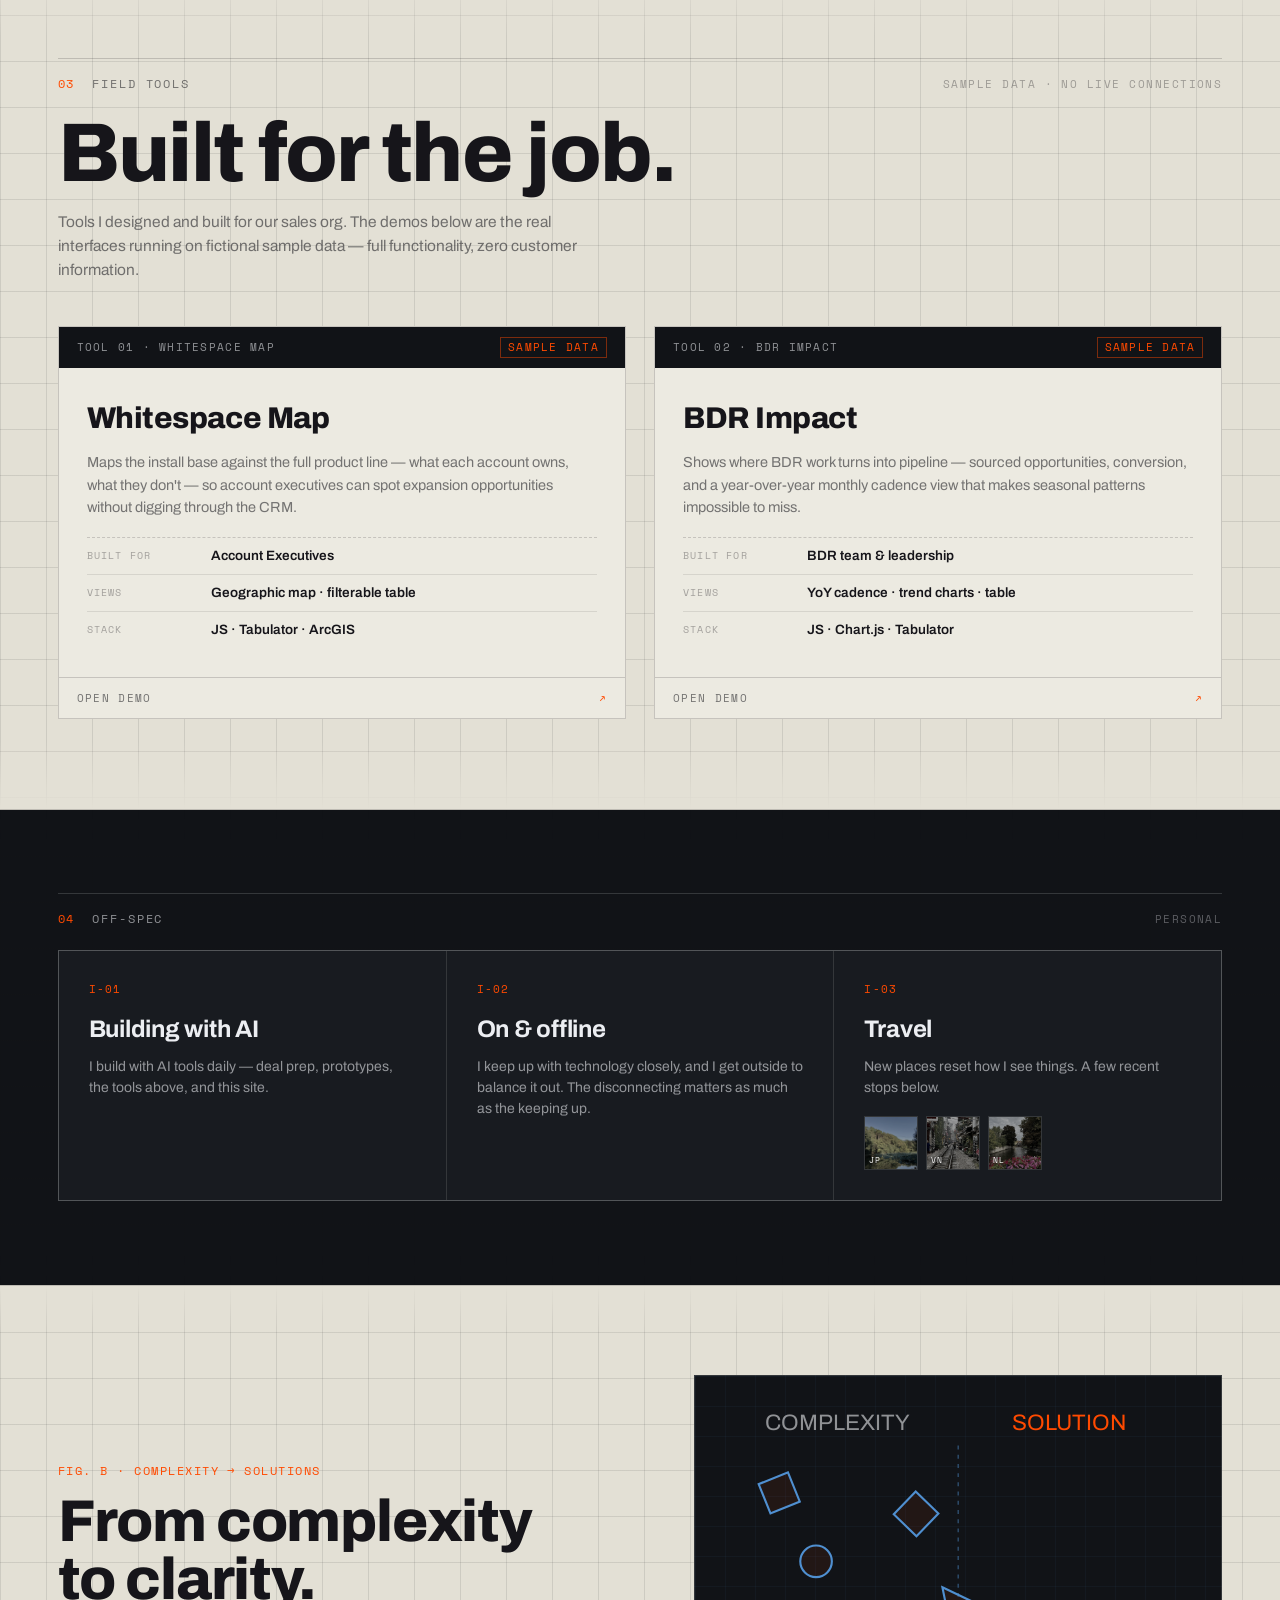
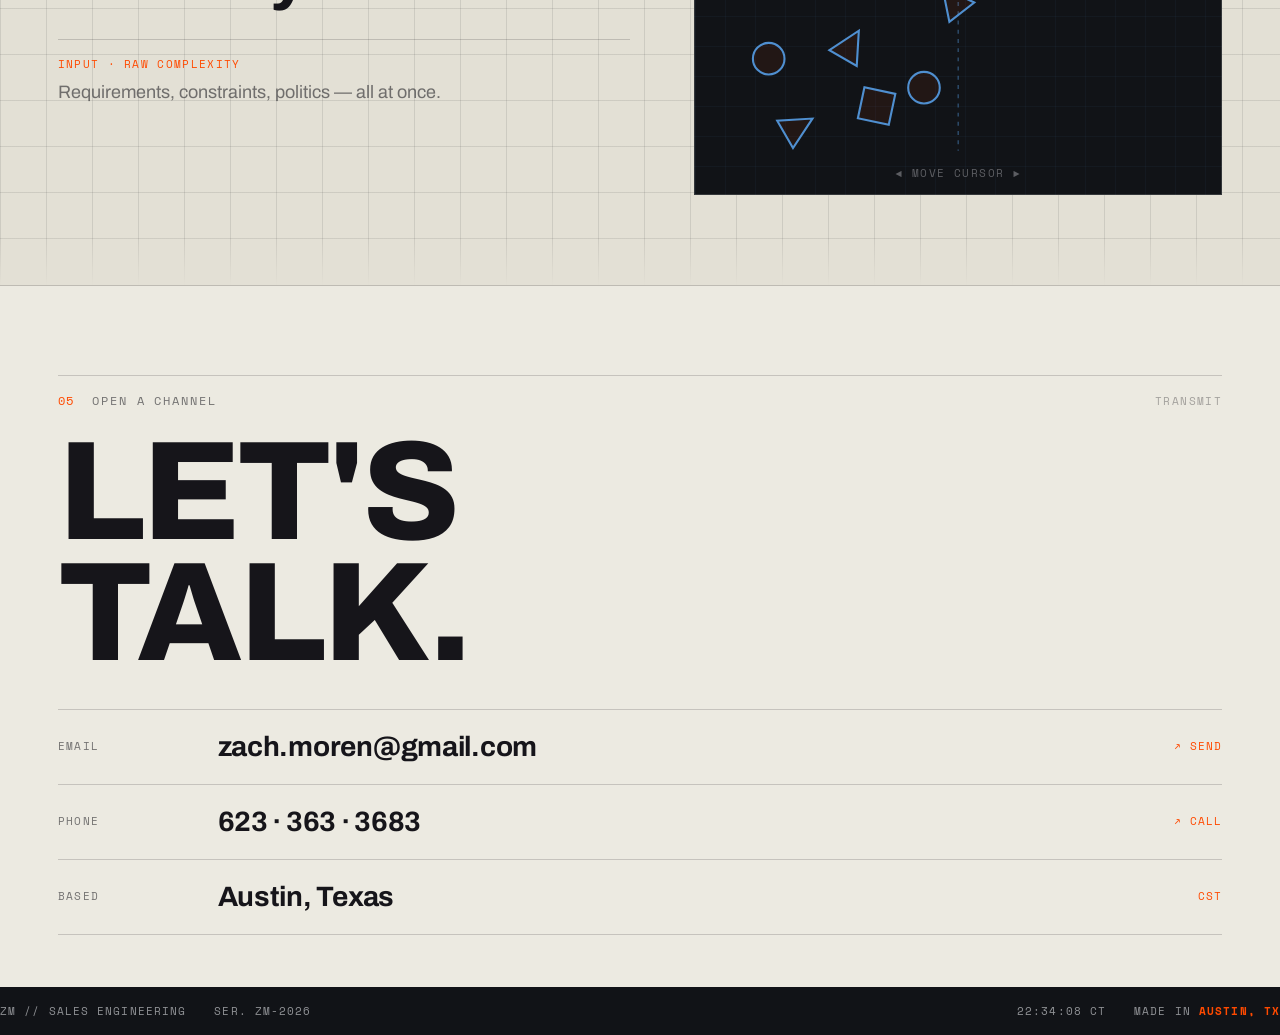
==== commit 5a63fa0a: "Redesign main page and add sample-data portfolio demos - Add Field Tools section with Whitespace Map" ====
--- a/index.html
+++ b/index.html
@@ -19,6 +19,7 @@
   <nav>
     <a href="#philosophy">Philosophy</a>
     <a href="#experience">Experience</a>
+    <a href="#work">Work</a>
     <a href="#contact">Contact</a>
   </nav>
   <div class="divider"></div>
@@ -42,8 +43,8 @@
         <div class="plabel"><span>FIG.00 / OPERATOR</span><b>EST. 2012</b></div>
       </div>
       <div class="hero-rolewrap">
-        <div class="hero-role">Translating <span class="or">complex technology</span> into outcomes customers can trust.</div>
-        <p class="hero-blurb">Senior sales engineer &amp; trusted technical advisor — 10+ years architecting enterprise SaaS across commercial, public-sector, and K-12. The bridge between what gets built and what gets bought.</p>
+        <div class="hero-role">I make <span class="or">complex technology</span> easy to say yes to.</div>
+        <p class="hero-blurb">Sales engineering leader with 10+ years in enterprise SaaS and hardware — commercial, public sector, and K-12. I run the technical side of the deal: discovery, architecture, proof, and the tools that make it all faster.</p>
       </div>
     </div>
   </div>
@@ -52,7 +53,7 @@
     <div class="stat"><div class="k">Experience</div><div class="v">10<small>+ yrs</small></div></div>
     <div class="stat"><div class="k">Markets</div><div class="v txt">Private + Gov + EdTech</div></div>
     <div class="stat"><div class="k">Domain</div><div class="v txt">SAAS | Hardware</div></div>
-    <div class="scroll-cue"><span>SCROLL TO DECONSTRUCT</span><span class="arrow">↓</span></div>
+    <div class="scroll-cue"><span>SCROLL</span><span class="arrow">↓</span></div>
   </div>
 </section>
 
@@ -75,26 +76,11 @@
 <section class="philo" id="philosophy" data-screen-label="Philosophy">
   <div class="wrap">
     <div class="sec-head"><span class="idx">01</span><span class="lbl">Operating Principles</span><span class="spacer"></span><span class="mono-sm" style="color:var(--on-paper-faint)">DOC / PHILOSOPHY</span></div>
-    <p class="philo-lead rise">Technology only matters when it solves a real problem for a real person. My job is the <span class="or">translation layer</span> <span class="arr">→</span> turning capability into clarity.</p>
+    <p class="philo-lead rise">Technology only matters when it solves a <span class="or">real problem</span> for a real person. The rest of my job is making that obvious.</p>
     <div class="philo-grid">
-      <div class="philo-cell rise"><div class="n">P-01</div><h3>Earn the conversation</h3><p>Access isn't trust. Lead with understanding their world faster than they expect — and the honesty to say what won't work.</p></div>
-      <div class="philo-cell rise d1"><div class="n">P-02</div><h3>Engineer the proof</h3><p>Demos drown in features. Scope tight proofs-of-concept against the customer's own data so the decision de-risks itself.</p></div>
-      <div class="philo-cell rise d2"><div class="n">P-03</div><h3>Design the explanation</h3><p>If a stakeholder can't see the system, they can't say yes. Use design to make complex architecture legible to everyone in the room.</p></div>
-    </div>
-  </div>
-</section>
-
-<!-- ============ DIAGRAM · THE SALES CYCLE ============ -->
-<section class="diaband flip" id="d-cycle" data-screen-label="Sales Cycle">
-  <div class="grid-bg"></div>
-  <div class="wrap diaband-inner">
-    <div class="diaband-stage">
-      <div class="dia-stage" id="stage-cycle"><span class="corner tl"></span><span class="corner tr"></span><span class="corner bl"></span><span class="corner br"></span><span class="stamp">FIG. B</span></div>
-    </div>
-    <div class="diaband-text">
-      <div class="fig">FIG. B · THE SALES CYCLE</div>
-      <h3>The work is a loop.</h3>
-      <div class="dia-readout" id="ro-cycle"><div class="ro-k">—</div><div class="ro-d">—</div></div>
+      <div class="philo-cell rise"><div class="n">P-01</div><h3>Earn the conversation</h3><p>Getting the meeting isn't the same as being trusted. I do the homework, learn their world fast, and say so when something won't work.</p></div>
+      <div class="philo-cell rise d1"><div class="n">P-02</div><h3>Prove it</h3><p>Feature tours don't close deals. A tight proof of concept on the customer's own data does.</p></div>
+      <div class="philo-cell rise d2"><div class="n">P-03</div><h3>Show, don't tell</h3><p>People can't approve what they can't picture. I draw the system — diagrams, demos, working tools — so everyone in the room sees the same thing.</p></div>
     </div>
   </div>
 </section>
@@ -130,8 +116,9 @@
             <li>Direct POC strategy and execution on high-value opportunities — scoping, customization, validation to close.</li>
             <li>Partner with sales leadership on deal strategy, executive presentations, and competitive positioning.</li>
             <li>Built a structured product feedback loop feeding prioritized inputs to Product &amp; Engineering.</li>
-            <li>Developed demo frameworks &amp; playbooks adopted as org-wide standards.</li>
-            <li>Supported 25% YoY growth two years running through rigorous pre-sales execution.</li>
+            <li>Wrote the demo frameworks and playbooks the org now uses as standard.</li>
+            <li>Built internal tools the sales org uses every day — two are in the Work section below.</li>
+            <li>Supported 25% YoY growth two years running.</li>
           </ul>
         </div>
 
@@ -179,25 +166,48 @@
             </div>
           </div>
           <ul class="fp-list">
-            <li>A communications foundation underwriting a career spent making technical complexity legible to non-technical audiences.</li>
-          </ul>
-        </div>
-      </div>
-    </div>
-  </div>
-</section>
-
-<!-- ============ DIAGRAM · EARNING THE CONVERSATION ============ -->
-<section class="diaband" id="d-trust" data-screen-label="Earning the Conversation">
-  <div class="grid-bg"></div>
-  <div class="wrap diaband-inner">
-    <div class="diaband-stage">
-      <div class="dia-stage" id="stage-trust"><span class="corner tl"></span><span class="corner tr"></span><span class="corner bl"></span><span class="corner br"></span><span class="stamp">FIG. C</span></div>
-    </div>
-    <div class="diaband-text">
-      <div class="fig">FIG. C · EARNING THE CONVERSATION</div>
-      <h3>Trust is concentric.</h3>
-      <div class="dia-readout" id="ro-trust"><div class="ro-k">—</div><div class="ro-d">—</div></div>
+            <li>Writing first — the foundation for a career spent explaining technical things to non-technical people.</li>
+          </ul>
+        </div>
+      </div>
+    </div>
+  </div>
+</section>
+
+<!-- ============ WORK · FIELD TOOLS ============ -->
+<section class="work" id="work" data-screen-label="Work">
+  <div class="grid-bg"></div>
+  <div class="wrap" style="position:relative">
+    <div class="sec-head"><span class="idx">03</span><span class="lbl">Field Tools</span><span class="spacer"></span><span class="mono-sm" style="color:var(--on-paper-faint)">SAMPLE DATA · NO LIVE CONNECTIONS</span></div>
+    <h2 class="sec-title">Built for the job.</h2>
+    <p class="work-lead">Tools I designed and built for our sales org. The demos below are the real interfaces running on fictional sample data — full functionality, zero customer information.</p>
+    <div class="work-grid">
+      <a class="tool-card rise" href="portfolio/whitespace-map.html">
+        <div class="tool-top"><span>TOOL 01 · WHITESPACE MAP</span><span class="tool-badge">SAMPLE DATA</span></div>
+        <div class="tool-body">
+          <h3>Whitespace Map</h3>
+          <p>Maps the install base against the full product line — what each account owns, what they don't — so account executives can spot expansion opportunities without digging through the CRM.</p>
+          <div class="tool-meta">
+            <div class="tm-row"><span class="tm-k">Built for</span><span class="tm-v">Account Executives</span></div>
+            <div class="tm-row"><span class="tm-k">Views</span><span class="tm-v">Geographic map · filterable table</span></div>
+            <div class="tm-row"><span class="tm-k">Stack</span><span class="tm-v">JS · Tabulator · ArcGIS</span></div>
+          </div>
+        </div>
+        <div class="tool-cta"><span>OPEN DEMO</span><span class="tx">↗</span></div>
+      </a>
+      <a class="tool-card rise d1" href="portfolio/bdr-impact.html">
+        <div class="tool-top"><span>TOOL 02 · BDR IMPACT</span><span class="tool-badge">SAMPLE DATA</span></div>
+        <div class="tool-body">
+          <h3>BDR Impact</h3>
+          <p>Shows where BDR work turns into pipeline — sourced opportunities, conversion, and a year-over-year monthly cadence view that makes seasonal patterns impossible to miss.</p>
+          <div class="tool-meta">
+            <div class="tm-row"><span class="tm-k">Built for</span><span class="tm-v">BDR team &amp; leadership</span></div>
+            <div class="tm-row"><span class="tm-k">Views</span><span class="tm-v">YoY cadence · trend charts · table</span></div>
+            <div class="tm-row"><span class="tm-k">Stack</span><span class="tm-v">JS · Chart.js · Tabulator</span></div>
+          </div>
+        </div>
+        <div class="tool-cta"><span>OPEN DEMO</span><span class="tx">↗</span></div>
+      </a>
     </div>
   </div>
 </section>
@@ -206,19 +216,19 @@
 <section class="off" id="interests" data-screen-label="Interests">
   <div class="grid-bg"></div>
   <div class="wrap" style="position:relative">
-    <div class="sec-head"><span class="idx">03</span><span class="lbl">Off-Spec</span><span class="spacer"></span><span class="mono-sm" style="color:var(--on-ink-faint)">PERSONAL</span></div>
+    <div class="sec-head"><span class="idx">04</span><span class="lbl">Off-Spec</span><span class="spacer"></span><span class="mono-sm" style="color:var(--on-ink-faint)">PERSONAL</span></div>
     <div class="off-grid">
       <div class="off-cell">
         <div class="oi">I-01</div><h3>Building with AI</h3>
-        <p>An active builder — I use AI tools daily to accelerate deal prep, scope solutions, and prototype customer-facing content. This site is part of that practice.</p>
+        <p>I build with AI tools daily — deal prep, prototypes, the tools above, and this site.</p>
       </div>
       <div class="off-cell">
         <div class="oi">I-02</div><h3>On &amp; offline</h3>
-        <p>I make time to connect in both worlds — diving deep into the latest innovations and developments in technology, while also connecting with the natural world and disconnecting from the things that demand our attention. Staying grounded is what helps keep the work human.</p>
+        <p>I keep up with technology closely, and I get outside to balance it out. The disconnecting matters as much as the keeping up.</p>
       </div>
       <div class="off-cell">
         <div class="oi">I-03</div><h3>Travel</h3>
-        <p>New places help reset how I interact with the world around me. Breaking out of routines and engaging with new experiences helps prepare us for anything that might get thrown at us.</p>
+        <p>New places reset how I see things. A few recent stops below.</p>
         <div class="travel-thumbs">
           <button class="tthumb" type="button" data-full="images/japan.jpg" data-cap="JP · Japan" aria-label="Expand Japan photo"><img src="images/japan.jpg" alt="Japan" loading="lazy" /><span class="tcode">JP</span></button>
           <button class="tthumb" type="button" data-full="images/vietnam.jpg" data-cap="VN · Vietnam" aria-label="Expand Vietnam photo"><img src="images/vietnam.jpg" alt="Vietnam" loading="lazy" /><span class="tcode">VN</span></button>
@@ -234,10 +244,10 @@
   <div class="grid-bg"></div>
   <div class="wrap diaband-inner">
     <div class="diaband-stage">
-      <div class="dia-stage" id="stage-translate"><span class="corner tl"></span><span class="corner tr"></span><span class="corner bl"></span><span class="corner br"></span><span class="stamp">FIG. D</span></div>
+      <div class="dia-stage" id="stage-translate"><span class="corner tl"></span><span class="corner tr"></span><span class="corner bl"></span><span class="corner br"></span><span class="stamp">FIG. B</span></div>
     </div>
     <div class="diaband-text">
-      <div class="fig">FIG. D · COMPLEXITY → SOLUTIONS</div>
+      <div class="fig">FIG. B · COMPLEXITY → SOLUTIONS</div>
       <h3>From complexity to clarity.</h3>
       <div class="dia-readout" id="ro-translate"><div class="ro-k">—</div><div class="ro-d">—</div></div>
     </div>
@@ -247,7 +257,7 @@
 <!-- ============ CONTACT ============ -->
 <section class="contact" id="contact" data-screen-label="Contact">
   <div class="wrap">
-    <div class="sec-head"><span class="idx">04</span><span class="lbl">Open a Channel</span><span class="spacer"></span><span class="mono-sm" style="color:var(--on-paper-faint)">TRANSMIT</span></div>
+    <div class="sec-head"><span class="idx">05</span><span class="lbl">Open a Channel</span><span class="spacer"></span><span class="mono-sm" style="color:var(--on-paper-faint)">TRANSMIT</span></div>
     <h2 class="contact-title">LET'S<br />TALK.</h2>
     <div class="contact-lines">
       <a class="cline" href="mailto:zach.moren@gmail.com"><span class="ck">Email</span><span class="cv">zach.moren@gmail.com</span><span class="cx">↗ SEND</span></a>
--- a/styles.css
+++ b/styles.css
@@ -35,7 +35,13 @@
 }
 
 * { box-sizing: border-box; }
-html { scroll-behavior: smooth; }
+html {
+  scroll-behavior: smooth;
+  /* Presentation feel: sections settle into place like slides */
+  scroll-snap-type: y proximity;
+  scroll-padding-top: var(--bar-h);
+}
+section { scroll-snap-align: start; }
 body {
   margin: 0; background: var(--paper); color: var(--on-paper);
   font-family: var(--grotesk); font-size: 17px; line-height: 1.5;
@@ -239,6 +245,40 @@
   .fp-list { grid-template-columns: 1fr; }
 }
 
+/* ============ WORK · FIELD TOOLS ============ */
+.work { padding: clamp(48px, 7vw, 92px) 0; background: var(--paper-2); border-block: 1px solid var(--rule-paper); overflow: hidden; }
+.work-lead { max-width: 58ch; color: var(--on-paper-mut); font-size: 15.5px; line-height: 1.55; margin: 18px 0 0; }
+.work-grid { display: grid; grid-template-columns: 1fr 1fr; gap: clamp(16px, 2.5vw, 28px); margin-top: clamp(28px, 4vw, 44px); }
+.tool-card {
+  display: flex; flex-direction: column; background: var(--paper);
+  border: 1px solid var(--rule-paper); transition: border-color .2s, transform .2s, box-shadow .2s;
+}
+.tool-card:hover { border-color: var(--ink); transform: translateY(-3px); box-shadow: 0 14px 34px rgba(17,19,23,.10); }
+.tool-top {
+  display: flex; justify-content: space-between; align-items: center; gap: 12px;
+  padding: 10px 18px; background: var(--ink); color: var(--on-ink-mut);
+  font-family: var(--mono); font-size: 10.5px; letter-spacing: 0.12em; text-transform: uppercase;
+}
+.tool-badge { color: var(--orange); border: 1px solid rgba(255,74,0,.45); padding: 2px 7px; white-space: nowrap; }
+.tool-body { padding: clamp(18px, 2.4vw, 28px); flex: 1; }
+.tool-body h3 { font-family: var(--display); font-weight: 800; letter-spacing: -0.015em; font-size: clamp(21px, 2.4vw, 30px); margin: 0 0 10px; }
+.tool-body p { margin: 0; color: var(--on-paper-mut); font-size: 14.5px; line-height: 1.55; }
+.tool-meta { margin-top: 18px; border-top: 1px dashed var(--rule-paper); }
+.tm-row { display: grid; grid-template-columns: 110px 1fr; gap: 14px; padding: 8px 0; border-bottom: 1px solid var(--rule-paper-soft); }
+.tm-row:last-child { border-bottom: 0; }
+.tm-k { font-family: var(--mono); font-size: 10px; letter-spacing: 0.12em; text-transform: uppercase; color: var(--on-paper-faint); padding-top: 2px; }
+.tm-v { font-size: 13.5px; font-weight: 600; }
+.tool-cta {
+  display: flex; justify-content: space-between; align-items: center;
+  padding: 12px 18px; border-top: 1px solid var(--rule-paper);
+  font-family: var(--mono); font-size: 11px; letter-spacing: 0.12em; color: var(--on-paper-mut);
+  transition: background .2s, color .2s;
+}
+.tool-cta .tx { color: var(--orange); }
+.tool-card:hover .tool-cta { background: var(--orange); color: #fff; }
+.tool-card:hover .tool-cta .tx { color: #fff; }
+@media (max-width: 760px) { .work-grid { grid-template-columns: 1fr; } }
+
 /* ============ INTERESTS ============ */
 .off { padding: clamp(46px, 6.5vw, 84px) 0; background: var(--ink); color: var(--on-ink); }
 .off .sec-head { border-top-color: var(--rule-ink); }
@@ -289,8 +329,26 @@
 .rise.d1 { transition-delay: .08s; }
 .rise.d2 { transition-delay: .16s; }
 
+/* presentation-style section entrances: content glides into place */
+.hero .hero-body, .hero .hero-foot,
+.philo .wrap, .exp .wrap, .work .wrap, .off .wrap, .contact .wrap,
+.diaband .diaband-inner {
+  opacity: 0; transform: translateY(48px);
+  transition: opacity .9s cubic-bezier(.22, 1, .36, 1), transform .9s cubic-bezier(.22, 1, .36, 1);
+}
+.hero.in .hero-foot { transition-delay: .15s; }
+.hero.in .hero-body, .hero.in .hero-foot,
+.philo.in .wrap, .exp.in .wrap, .work.in .wrap, .off.in .wrap, .contact.in .wrap,
+.diaband.in .diaband-inner {
+  opacity: 1; transform: none;
+}
+
 @media (prefers-reduced-motion: reduce) {
   * { scroll-behavior: auto !important; }
+  html { scroll-snap-type: none; }
   .rise { opacity: 1 !important; transform: none !important; }
+  .hero .hero-body, .hero .hero-foot,
+  .philo .wrap, .exp .wrap, .work .wrap, .off .wrap, .contact .wrap,
+  .diaband .diaband-inner { opacity: 1 !important; transform: none !important; }
   .draw { stroke-dashoffset: 0 !important; }
 }
